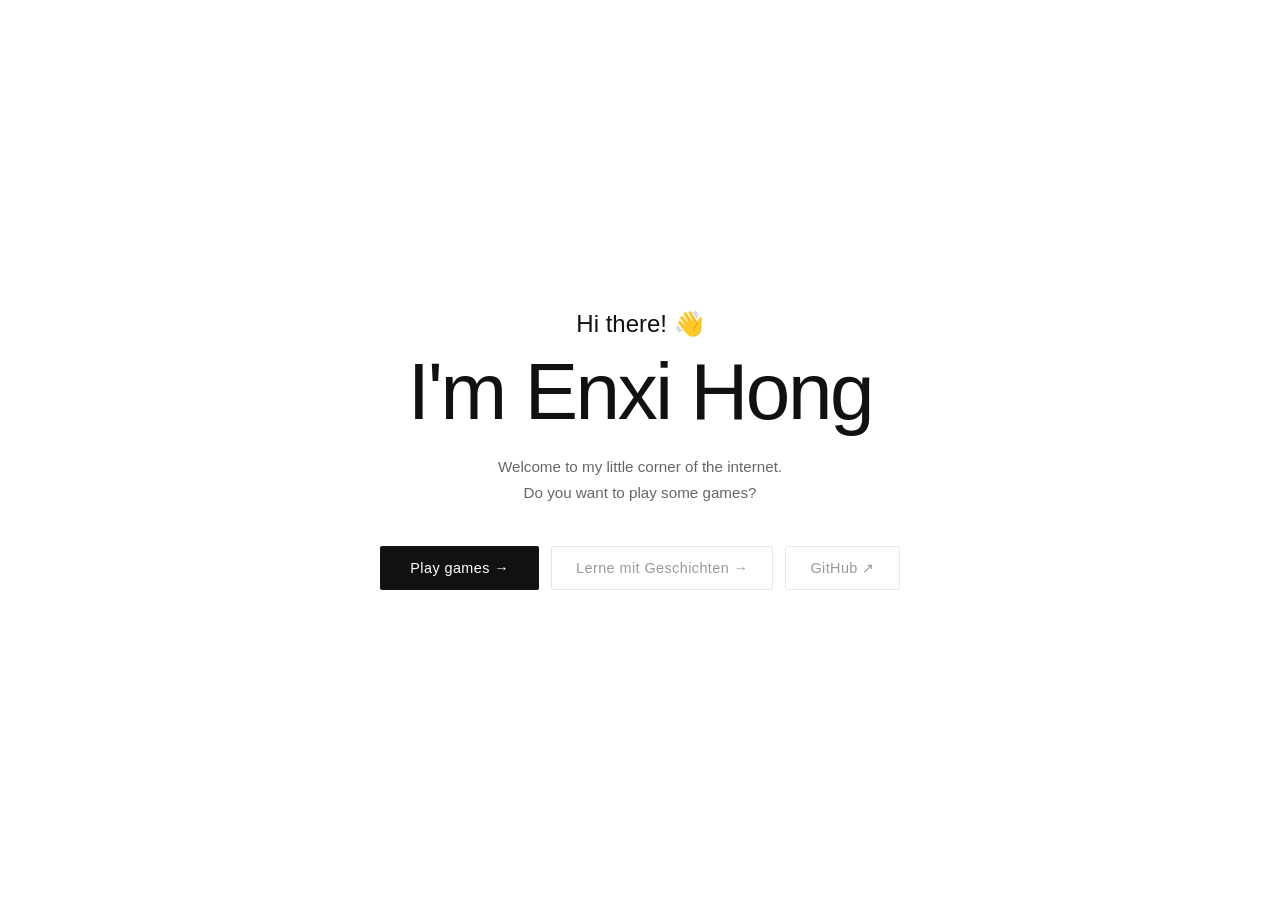
==== index.html @ 02a73d49 "Fix share button click handling and switch text to English - Guard overlay click handler against sha" ====
<!DOCTYPE html>
<html lang="en">
<head>
  <meta charset="UTF-8" />
  <meta name="viewport" content="width=device-width, initial-scale=1.0, user-scalable=no" />

  <!-- Primary SEO -->
  <title>Enxi Hong</title>
  <meta name="description" content="Hi, I'm Enxi Hong. Welcome to my little corner of the internet." />
  <meta name="author" content="Enxi Hong" />
  <link rel="canonical" href="https://enxihong.github.io/" />

  <!-- Open Graph (social sharing + Google preview) -->
  <meta property="og:type" content="website" />
  <meta property="og:url" content="https://enxihong.github.io/" />
  <meta property="og:title" content="Enxi Hong" />
  <meta property="og:description" content="Hi, I'm Enxi Hong. Welcome to my little corner of the internet." />

  <!-- Structured data: tells Google this is a person's page -->
  <script type="application/ld+json">
  {
    "@context": "https://schema.org",
    "@type": "Person",
    "name": "Enxi Hong",
    "url": "https://enxihong.github.io/",
    "sameAs": [
      "https://github.com/enxihong"
    ]
  }
  </script>

  <link rel="stylesheet" href="style.css" />
</head>
<body>

<div id="screen-start" class="screen">
  <p class="greeting">Hi there! 👋</p>
  <h1 id="name-title">I'm Enxi Hong</h1>
  <p class="tagline">
    Welcome to my little corner of the internet.<br>
    Do you want to play some games?
  </p>
  <div class="start-buttons">
    <button class="btn-primary" id="play-btn">Play games →</button>
    <a class="btn-secondary" href="fabel.html">Lerne mit Geschichten →</a>
    <a class="btn-secondary" href="https://github.com/enxihong" target="_blank" rel="noopener">GitHub ↗</a>
  </div>
</div>

<div id="screen-menu" class="screen hidden">
  <h2>choose a game</h2>
  <div class="cards">
    <div class="card" data-game="snake">
      <div class="card-title">Snake</div>
      <div class="card-desc">eat, grow<br>don't crash</div>
    </div>
    <div class="card" data-game="tetris">
      <div class="card-title">Tetris</div>
      <div class="card-desc">stack blocks<br>clear lines</div>
    </div>
    <div class="card" data-game="fishy">
      <div class="card-title">Fishy</div>
      <div class="card-desc">eat smaller fish<br>avoid bigger ones</div>
    </div>
    <div class="card" data-game="breakout">
      <div class="card-title">Breakout</div>
      <div class="card-desc">smash the bricks<br>catch the rewards</div>
    </div>
    <div class="card" data-game="draw">
      <div class="card-title">Draw</div>
      <div class="card-desc">paint something<br>share with friends</div>
    </div>
    <div class="card" data-game="pacman">
      <div class="card-title">Pac-Man</div>
      <div class="card-desc">eat dots<br>avoid ghosts</div>
    </div>
  </div>
</div>

<div id="screen-game" class="screen hidden">
  <div class="game-header">
    <button id="back-btn">← back</button>
    <div class="score-group">
      <div class="score-item">
        <span class="score-label">Score</span>
        <span class="score-value" id="score">0</span>
      </div>
      <div class="score-item" id="level-item">
        <span class="score-label">Level</span>
        <span class="score-value" id="level">1</span>
      </div>
      <div class="score-item">
        <span class="score-label">Best</span>
        <span class="score-value" id="best">0</span>
      </div>
    </div>
  </div>

  <div id="canvas-wrapper">
    <canvas id="canvas"></canvas>
    <div id="overlay">
      <h2 id="overlay-title"></h2>
      <p id="overlay-sub"></p>
      <button id="share-score-btn" class="hidden">Share score →</button>
    </div>
  </div>

  <div id="controls-snake" class="controls gone">
    <button id="sn-up"    style="grid-column:2;grid-row:1">↑</button>
    <button id="sn-left"  style="grid-column:1;grid-row:2">←</button>
    <button id="sn-down"  style="grid-column:2;grid-row:2">↓</button>
    <button id="sn-right" style="grid-column:3;grid-row:2">→</button>
  </div>
  <div id="controls-tetris" class="controls gone">
    <button id="tet-left"   style="grid-column:1;grid-row:1">←</button>
    <button id="tet-rotate" style="grid-column:2;grid-row:1">↺</button>
    <button id="tet-right"  style="grid-column:3;grid-row:1">→</button>
    <button id="tet-drop"   style="grid-column:2;grid-row:2">↓</button>
  </div>
  <div id="controls-pacman" class="controls gone">
    <button id="pm-up"    style="grid-column:2;grid-row:1">↑</button>
    <button id="pm-left"  style="grid-column:1;grid-row:2">←</button>
    <button id="pm-down"  style="grid-column:2;grid-row:2">↓</button>
    <button id="pm-right" style="grid-column:3;grid-row:2">→</button>
  </div>

  <!-- Draw toolbar -->
  <div id="draw-toolbar" class="gone">
    <div id="draw-colors"></div>
    <div id="draw-actions">
      <button class="draw-size" data-size="4"  title="Small"></button>
      <button class="draw-size" data-size="10" title="Medium"></button>
      <button class="draw-size" data-size="22" title="Large"></button>
      <button class="draw-size" data-size="40" title="XL"></button>
      <div class="draw-sep"></div>
      <button id="draw-eraser" title="Eraser">✕</button>
      <button id="draw-undo"   title="Undo">↩</button>
      <button id="draw-clear"  title="Clear">⬜</button>
      <button id="draw-share"  title="Save / Share">↑</button>
    </div>
  </div>
</div>

<script src="js/main.js"></script>
<script src="js/snake.js"></script>
<script src="js/tetris.js"></script>
<script src="js/fishy.js"></script>
<script src="js/breakout.js"></script>
<script src="js/draw.js"></script>
<script src="js/pacman.js"></script>
</body>
</html>
---- style.css ----
*, *::before, *::after { box-sizing: border-box; margin: 0; padding: 0; }
    html, body { height: 100%; overflow: hidden; }
    body {
      font-family: -apple-system, BlinkMacSystemFont, "Segoe UI", Helvetica, Arial, sans-serif;
      background: #fff;
      color: #111;
    }

    .screen {
      position: absolute;
      inset: 0;
      display: flex;
      flex-direction: column;
      align-items: center;
      justify-content: center;
      gap: 20px;
      transition: opacity 0.25s;
    }
    .screen.hidden { opacity: 0; pointer-events: none; }

    #screen-start {
      gap: 0;
    }
    #screen-start .greeting {
      font-size: 1.5rem;
      margin-bottom: 8px;
      animation: fadeUp 0.5s ease both;
    }
    #screen-start h1 {
      font-size: clamp(2.4rem, 7vw, 5rem);
      font-weight: 500;
      letter-spacing: -0.03em;
      margin-bottom: 16px;
      animation: fadeUp 0.5s 0.1s ease both;
    }
    #screen-start .tagline {
      font-size: 0.95rem;
      color: #666;
      line-height: 1.7;
      text-align: center;
      max-width: 320px;
      margin-bottom: 40px;
      animation: fadeUp 0.5s 0.2s ease both;
    }
    .start-buttons {
      display: flex;
      gap: 12px;
      flex-wrap: wrap;
      justify-content: center;
      animation: fadeUp 0.5s 0.3s ease both;
    }
    .btn-primary {
      background: #111;
      color: #fff;
      border: none;
      padding: 13px 30px;
      font: inherit;
      font-size: 0.9rem;
      letter-spacing: 0.03em;
      cursor: pointer;
      transition: opacity 0.2s;
      -webkit-tap-highlight-color: transparent;
      border-radius: 2px;
    }
    .btn-primary:hover { opacity: 0.75; }
    .btn-secondary {
      background: none;
      color: #999;
      border: 1.5px solid #e8e8e8;
      padding: 13px 24px;
      font: inherit;
      font-size: 0.9rem;
      letter-spacing: 0.03em;
      cursor: pointer;
      transition: border-color 0.2s, color 0.2s;
      text-decoration: none;
      display: inline-flex;
      align-items: center;
      -webkit-tap-highlight-color: transparent;
      border-radius: 2px;
    }
    .btn-secondary:hover { border-color: #bbb; color: #555; }

    @keyframes fadeUp {
      from { opacity: 0; transform: translateY(12px); }
      to   { opacity: 1; transform: translateY(0); }
    }

    .hint { font-size: 0.78rem; color: #bbb; letter-spacing: 0.08em; }

    #screen-menu h2 {
      font-size: 0.78rem;
      font-weight: 400;
      color: #bbb;
      letter-spacing: 0.12em;
      text-transform: lowercase;
    }
    .cards { display: flex; gap: 14px; flex-wrap: wrap; justify-content: center; }
    .card {
      width: 130px;
      padding: 22px 18px;
      border: 1.5px solid #111;
      cursor: pointer;
      user-select: none;
      transition: background 0.15s, color 0.15s;
      -webkit-tap-highlight-color: transparent;
    }
    .card:hover, .card:active { background: #111; color: #fff; }
    .card-title { font-size: 1.05rem; font-weight: 500; margin-bottom: 5px; }
    .card-desc { font-size: 0.72rem; color: #888; line-height: 1.5; }
    .card:hover .card-desc, .card:active .card-desc { color: #aaa; }

    #screen-game {
      justify-content: flex-start;
      padding-top: 10px;
      gap: 8px;
    }
    .game-header {
      display: flex;
      align-items: center;
      width: 100%;
      max-width: 900px;
      padding: 0 10px;
      min-height: 36px;
      flex-shrink: 0;
    }
    #back-btn {
      background: none; border: none;
      font: inherit; font-size: 0.8rem;
      color: #bbb; cursor: pointer;
      letter-spacing: 0.05em;
      transition: color 0.2s;
      padding: 4px 0;
      -webkit-tap-highlight-color: transparent;
    }
    #back-btn:hover { color: #111; }
    .score-group { display: flex; gap: 18px; margin-left: auto; }
    .score-item { display: flex; flex-direction: column; align-items: flex-end; gap: 1px; }
    .score-label { font-size: 0.58rem; color: #bbb; text-transform: uppercase; letter-spacing: 0.08em; }
    .score-value { font-size: 0.88rem; font-weight: 500; }

    #canvas-wrapper { position: relative; flex-shrink: 0; }
    canvas { display: block; border: 1.5px solid #111; touch-action: none; }
    #overlay {
      position: absolute; inset: 0;
      display: flex; flex-direction: column;
      align-items: center; justify-content: center;
      gap: 8px;
      background: rgba(255,255,255,0.93);
      cursor: pointer;
    }
    #overlay.hidden { display: none; }
    #overlay h2 { font-size: 1.25rem; font-weight: 500; }
    #overlay p { font-size: 0.78rem; color: #888; text-align: center; line-height: 1.6; }
    #share-score-btn {
      margin-top: 6px;
      background: #111; color: #fff;
      border: none; border-radius: 2px;
      padding: 8px 20px;
      font: inherit; font-size: 0.78rem;
      letter-spacing: 0.05em;
      cursor: pointer;
      transition: opacity 0.2s;
      -webkit-tap-highlight-color: transparent;
    }
    #share-score-btn:hover { opacity: 0.75; }
    #share-score-btn.hidden { display: none; }

    .controls { display: grid; gap: 6px; }
    .controls.gone { display: none; }
    .controls button {
      background: #111; color: #fff;
      border: none; border-radius: 6px;
      width: 46px; height: 46px;
      font-size: 1.05rem;
      display: flex; align-items: center; justify-content: center;
      cursor: pointer;
      -webkit-tap-highlight-color: transparent;
      touch-action: manipulation;
    }
    .controls button:active { background: #444; }
    #controls-snake {
      grid-template-columns: repeat(3, 46px);
      grid-template-rows: repeat(2, 46px);
    }
    #controls-tetris {
      grid-template-columns: repeat(3, 46px);
      grid-template-rows: repeat(2, 46px);
    }
    @media (pointer: fine) { .controls { display: none !important; } }

    /* === Draw toolbar === */
    #draw-toolbar {
      display: flex;
      flex-direction: column;
      gap: 8px;
      width: 100%;
      max-width: 900px;
      padding: 0 8px;
      flex-shrink: 0;
    }
    #draw-toolbar.gone { display: none; }
    #draw-colors {
      display: flex;
      gap: 6px;
      flex-wrap: wrap;
      justify-content: center;
    }
    .draw-swatch {
      width: 28px; height: 28px;
      border-radius: 50%;
      border: 2px solid transparent;
      cursor: pointer;
      transition: transform 0.1s, border-color 0.1s;
      -webkit-tap-highlight-color: transparent;
      flex-shrink: 0;
    }
    .draw-swatch:hover { transform: scale(1.15); }
    .draw-swatch.active { border-color: #111; transform: scale(1.15); }
    .draw-swatch[data-color="#ffffff"] { border-color: #ddd; }
    .draw-swatch[data-color="#ffffff"].active { border-color: #111; }
    #draw-actions {
      display: flex;
      gap: 6px;
      align-items: center;
      justify-content: center;
      flex-wrap: wrap;
    }
    .draw-size {
      border-radius: 50%;
      background: #111;
      border: 2px solid transparent;
      cursor: pointer;
      transition: border-color 0.1s;
      -webkit-tap-highlight-color: transparent;
      flex-shrink: 0;
    }
    .draw-size.active { border-color: #1e88e5; }
    .draw-size[data-size="4"]  { width: 14px; height: 14px; }
    .draw-size[data-size="10"] { width: 20px; height: 20px; }
    .draw-size[data-size="22"] { width: 28px; height: 28px; }
    .draw-size[data-size="40"] { width: 36px; height: 36px; }
    .draw-sep { width: 1px; height: 28px; background: #eee; margin: 0 2px; }
    #draw-actions button:not(.draw-size) {
      background: #f5f5f5;
      border: 1.5px solid #e0e0e0;
      border-radius: 6px;
      width: 36px; height: 36px;
      font-size: 1rem;
      cursor: pointer;
      display: flex; align-items: center; justify-content: center;
      -webkit-tap-highlight-color: transparent;
      transition: background 0.15s;
    }
    #draw-actions button:not(.draw-size):hover { background: #ebebeb; }
    #draw-actions button:not(.draw-size):active { background: #ddd; }
    #draw-eraser.active { background: #111; color: #fff; border-color: #111; }
    #draw-share { background: #111 !important; color: #fff; border-color: #111 !important; }
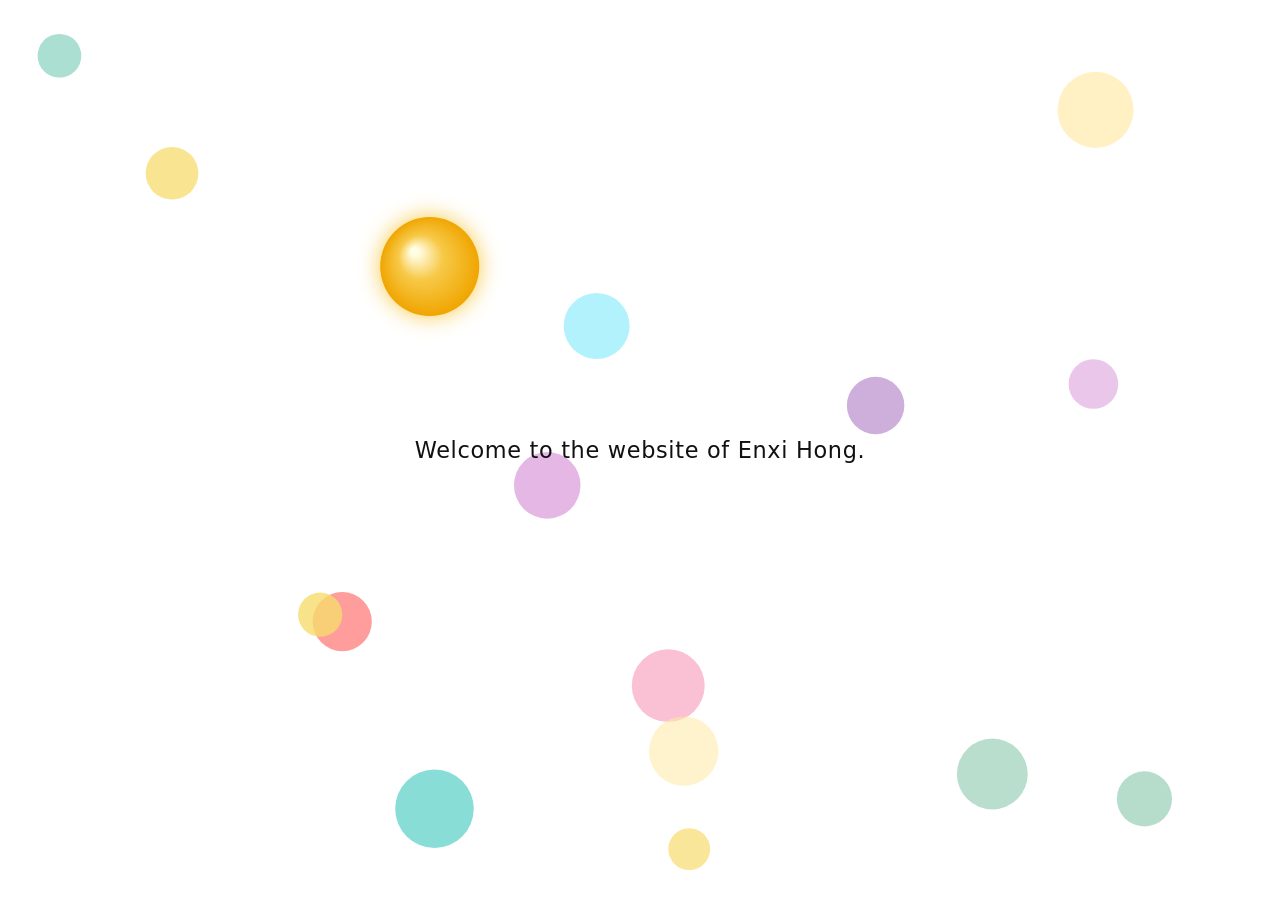
==== commit 69cfa33c: "Add Easter egg decoy landing page with bouncing bubbles New index.html: animated canvas with colorfu" ====
--- a/index.html
+++ b/index.html
@@ -3,150 +3,134 @@
 <head>
   <meta charset="UTF-8" />
   <meta name="viewport" content="width=device-width, initial-scale=1.0, user-scalable=no" />
-
-  <!-- Primary SEO -->
   <title>Enxi Hong</title>
-  <meta name="description" content="Hi, I'm Enxi Hong. Welcome to my little corner of the internet." />
-  <meta name="author" content="Enxi Hong" />
-  <link rel="canonical" href="https://enxihong.github.io/" />
-
-  <!-- Open Graph (social sharing + Google preview) -->
-  <meta property="og:type" content="website" />
-  <meta property="og:url" content="https://enxihong.github.io/" />
-  <meta property="og:title" content="Enxi Hong" />
-  <meta property="og:description" content="Hi, I'm Enxi Hong. Welcome to my little corner of the internet." />
-
-  <!-- Structured data: tells Google this is a person's page -->
-  <script type="application/ld+json">
-  {
-    "@context": "https://schema.org",
-    "@type": "Person",
-    "name": "Enxi Hong",
-    "url": "https://enxihong.github.io/",
-    "sameAs": [
-      "https://github.com/enxihong"
-    ]
-  }
-  </script>
-
-  <link rel="stylesheet" href="style.css" />
+  <style>
+    * { margin: 0; padding: 0; box-sizing: border-box; }
+    body { background: #fff; overflow: hidden; font-family: system-ui, -apple-system, "Helvetica Neue", Arial, sans-serif; }
+    canvas { position: fixed; top: 0; left: 0; width: 100%; height: 100%; }
+    .center-text {
+      position: fixed;
+      top: 50%;
+      left: 50%;
+      transform: translate(-50%, -50%);
+      font-size: clamp(1rem, 3vw, 1.4rem);
+      color: #111;
+      letter-spacing: 0.03em;
+      pointer-events: none;
+      user-select: none;
+      text-align: center;
+    }
+  </style>
 </head>
 <body>
+  <canvas id="c"></canvas>
+  <p class="center-text">Welcome to the website of Enxi Hong.</p>
 
-<div id="screen-start" class="screen">
-  <p class="greeting">Hi there! 👋</p>
-  <h1 id="name-title">I'm Enxi Hong</h1>
-  <p class="tagline">
-    Welcome to my little corner of the internet.<br>
-    Do you want to play some games?
-  </p>
-  <div class="start-buttons">
-    <button class="btn-primary" id="play-btn">Play games →</button>
-    <a class="btn-secondary" href="fabel.html">Lerne mit Geschichten →</a>
-    <a class="btn-secondary" href="https://github.com/enxihong" target="_blank" rel="noopener">GitHub ↗</a>
-  </div>
-</div>
+  <script>
+    const canvas = document.getElementById('c');
+    const ctx = canvas.getContext('2d');
 
-<div id="screen-menu" class="screen hidden">
-  <h2>choose a game</h2>
-  <div class="cards">
-    <div class="card" data-game="snake">
-      <div class="card-title">Snake</div>
-      <div class="card-desc">eat, grow<br>don't crash</div>
-    </div>
-    <div class="card" data-game="tetris">
-      <div class="card-title">Tetris</div>
-      <div class="card-desc">stack blocks<br>clear lines</div>
-    </div>
-    <div class="card" data-game="fishy">
-      <div class="card-title">Fishy</div>
-      <div class="card-desc">eat smaller fish<br>avoid bigger ones</div>
-    </div>
-    <div class="card" data-game="breakout">
-      <div class="card-title">Breakout</div>
-      <div class="card-desc">smash the bricks<br>catch the rewards</div>
-    </div>
-    <div class="card" data-game="draw">
-      <div class="card-title">Draw</div>
-      <div class="card-desc">paint something<br>share with friends</div>
-    </div>
-    <div class="card" data-game="pacman">
-      <div class="card-title">Pac-Man</div>
-      <div class="card-desc">eat dots<br>avoid ghosts</div>
-    </div>
-  </div>
-</div>
+    const COLORS = [
+      '#FF6B6B','#4ECDC4','#45B7D1','#96CEB4',
+      '#FFEAA7','#DDA0DD','#98D8C8','#F7DC6F',
+      '#BB8FCE','#85C1E9','#F8A5C2','#78E8FA'
+    ];
 
-<div id="screen-game" class="screen hidden">
-  <div class="game-header">
-    <button id="back-btn">← back</button>
-    <div class="score-group">
-      <div class="score-item">
-        <span class="score-label">Score</span>
-        <span class="score-value" id="score">0</span>
-      </div>
-      <div class="score-item" id="level-item">
-        <span class="score-label">Level</span>
-        <span class="score-value" id="level">1</span>
-      </div>
-      <div class="score-item">
-        <span class="score-label">Best</span>
-        <span class="score-value" id="best">0</span>
-      </div>
-    </div>
-  </div>
+    let W, H;
+    function resize() {
+      W = canvas.width  = window.innerWidth;
+      H = canvas.height = window.innerHeight;
+    }
+    resize();
+    window.addEventListener('resize', resize);
 
-  <div id="canvas-wrapper">
-    <canvas id="canvas"></canvas>
-    <div id="overlay">
-      <h2 id="overlay-title"></h2>
-      <p id="overlay-sub"></p>
-      <button id="share-score-btn" class="hidden">Share score →</button>
-    </div>
-  </div>
+    function rand(a, b) { return a + Math.random() * (b - a); }
 
-  <div id="controls-snake" class="controls gone">
-    <button id="sn-up"    style="grid-column:2;grid-row:1">↑</button>
-    <button id="sn-left"  style="grid-column:1;grid-row:2">←</button>
-    <button id="sn-down"  style="grid-column:2;grid-row:2">↓</button>
-    <button id="sn-right" style="grid-column:3;grid-row:2">→</button>
-  </div>
-  <div id="controls-tetris" class="controls gone">
-    <button id="tet-left"   style="grid-column:1;grid-row:1">←</button>
-    <button id="tet-rotate" style="grid-column:2;grid-row:1">↺</button>
-    <button id="tet-right"  style="grid-column:3;grid-row:1">→</button>
-    <button id="tet-drop"   style="grid-column:2;grid-row:2">↓</button>
-  </div>
-  <div id="controls-pacman" class="controls gone">
-    <button id="pm-up"    style="grid-column:2;grid-row:1">↑</button>
-    <button id="pm-left"  style="grid-column:1;grid-row:2">←</button>
-    <button id="pm-down"  style="grid-column:2;grid-row:2">↓</button>
-    <button id="pm-right" style="grid-column:3;grid-row:2">→</button>
-  </div>
+    class Bubble {
+      constructor(special) {
+        this.special = !!special;
+        this.r  = this.special ? 52 : rand(18, 40);
+        this.x  = rand(this.r, W - this.r);
+        this.y  = rand(this.r, H - this.r);
+        const spd   = this.special ? rand(1.0, 1.8) : rand(1.5, 3.2);
+        const angle = Math.random() * Math.PI * 2;
+        this.vx = Math.cos(angle) * spd;
+        this.vy = Math.sin(angle) * spd;
+        this.color = COLORS[Math.floor(Math.random() * COLORS.length)];
+        this.alpha = rand(0.55, 0.85);
+        this.phase = Math.random() * Math.PI * 2;
+      }
 
-  <!-- Draw toolbar -->
-  <div id="draw-toolbar" class="gone">
-    <div id="draw-colors"></div>
-    <div id="draw-actions">
-      <button class="draw-size" data-size="4"  title="Small"></button>
-      <button class="draw-size" data-size="10" title="Medium"></button>
-      <button class="draw-size" data-size="22" title="Large"></button>
-      <button class="draw-size" data-size="40" title="XL"></button>
-      <div class="draw-sep"></div>
-      <button id="draw-eraser" title="Eraser">✕</button>
-      <button id="draw-undo"   title="Undo">↩</button>
-      <button id="draw-clear"  title="Clear">⬜</button>
-      <button id="draw-share"  title="Save / Share">↑</button>
-    </div>
-  </div>
-</div>
+      update() {
+        this.x += this.vx;
+        this.y += this.vy;
+        if (this.x - this.r < 0)  this.vx =  Math.abs(this.vx);
+        if (this.x + this.r > W)  this.vx = -Math.abs(this.vx);
+        if (this.y - this.r < 0)  this.vy =  Math.abs(this.vy);
+        if (this.y + this.r > H)  this.vy = -Math.abs(this.vy);
+        if (this.special) this.phase += 0.04;
+      }
 
-<script src="js/main.js"></script>
-<script src="js/snake.js"></script>
-<script src="js/tetris.js"></script>
-<script src="js/fishy.js"></script>
-<script src="js/breakout.js"></script>
-<script src="js/draw.js"></script>
-<script src="js/pacman.js"></script>
+      currentR() {
+        return this.special ? this.r + Math.sin(this.phase) * 3 : this.r;
+      }
+
+      draw() {
+        const r = this.currentR();
+        ctx.save();
+        if (this.special) {
+          ctx.shadowColor = '#f7c948';
+          ctx.shadowBlur  = 22;
+          const g = ctx.createRadialGradient(
+            this.x - r * 0.3, this.y - r * 0.3, r * 0.08,
+            this.x, this.y, r
+          );
+          g.addColorStop(0,   '#fffde4');
+          g.addColorStop(0.4, '#f7c948');
+          g.addColorStop(1,   '#f0a500');
+          ctx.fillStyle = g;
+        } else {
+          ctx.globalAlpha = this.alpha;
+          ctx.fillStyle   = this.color;
+        }
+        ctx.beginPath();
+        ctx.arc(this.x, this.y, r, 0, Math.PI * 2);
+        ctx.fill();
+        ctx.restore();
+      }
+
+      hit(px, py) {
+        const r  = this.currentR();
+        const dx = px - this.x, dy = py - this.y;
+        return dx * dx + dy * dy <= r * r;
+      }
+    }
+
+    const bubbles = [];
+    for (let i = 0; i < 15; i++) bubbles.push(new Bubble(false));
+    const golden = new Bubble(true);
+    bubbles.push(golden);
+
+    (function loop() {
+      ctx.clearRect(0, 0, W, H);
+      for (const b of bubbles) { b.update(); b.draw(); }
+      requestAnimationFrame(loop);
+    })();
+
+    function handleTap(px, py) {
+      if (golden.hit(px, py)) window.location.href = 'home.html';
+    }
+
+    canvas.addEventListener('click', e => handleTap(e.clientX, e.clientY));
+    canvas.addEventListener('touchend', e => {
+      e.preventDefault();
+      const t = e.changedTouches[0];
+      handleTap(t.clientX, t.clientY);
+    }, { passive: false });
+
+    canvas.addEventListener('mousemove', e => {
+      canvas.style.cursor = golden.hit(e.clientX, e.clientY) ? 'pointer' : 'default';
+    });
+  </script>
 </body>
 </html>
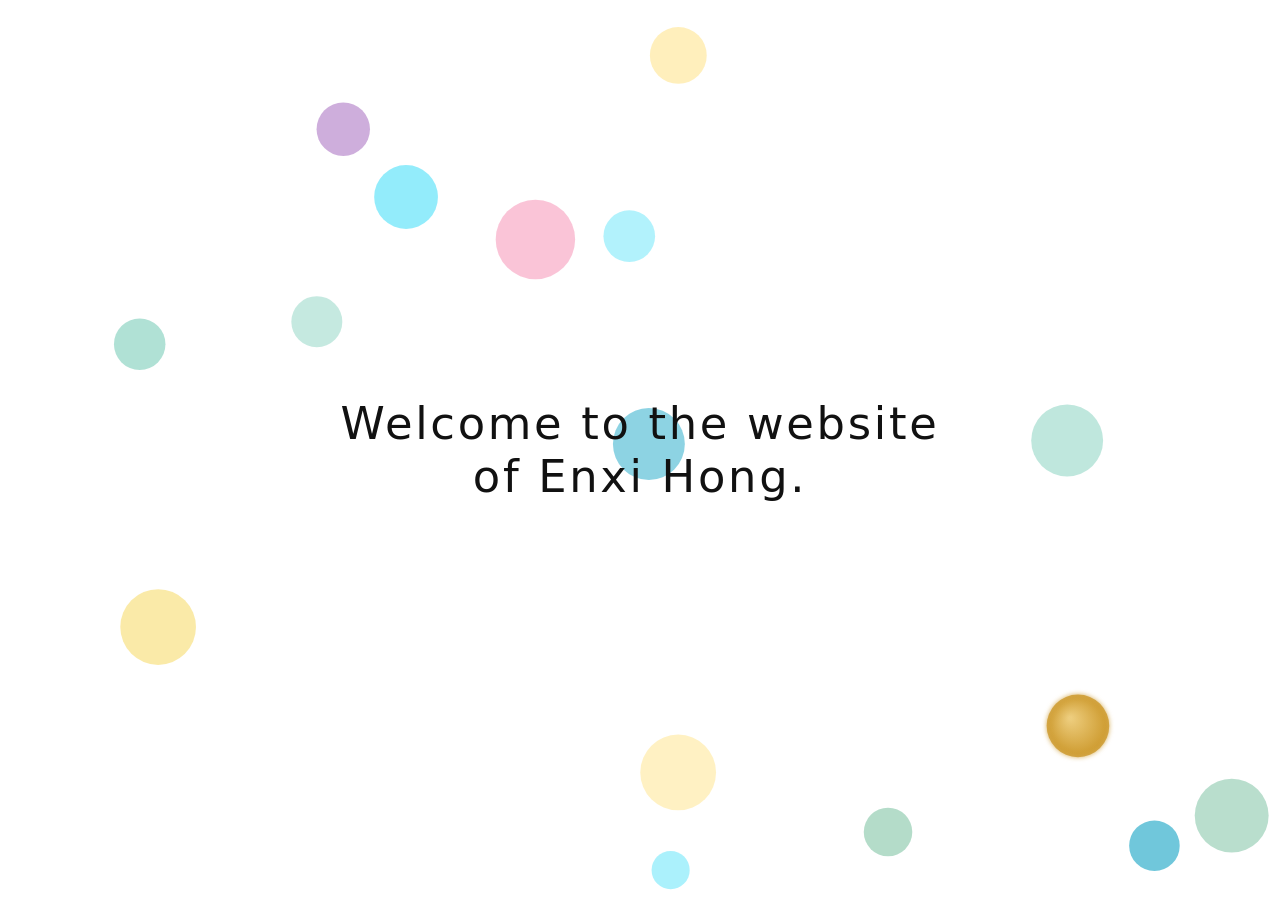
==== commit 9af42008: "Tweak landing page: bigger text, subtler golden bubble" ====
--- a/index.html
+++ b/index.html
@@ -13,13 +13,16 @@
       top: 50%;
       left: 50%;
       transform: translate(-50%, -50%);
-      font-size: clamp(1rem, 3vw, 1.4rem);
+      font-size: clamp(1.6rem, 4.5vw, 2.8rem);
+      font-weight: 300;
       color: #111;
-      letter-spacing: 0.03em;
+      letter-spacing: 0.06em;
       pointer-events: none;
       user-select: none;
       text-align: center;
+      animation: fadein 1.2s ease;
     }
+    @keyframes fadein { from { opacity: 0; } to { opacity: 1; } }
   </style>
 </head>
 <body>
@@ -49,7 +52,7 @@
     class Bubble {
       constructor(special) {
         this.special = !!special;
-        this.r  = this.special ? 52 : rand(18, 40);
+        this.r  = this.special ? 34 : rand(18, 40);
         this.x  = rand(this.r, W - this.r);
         this.y  = rand(this.r, H - this.r);
         const spd   = this.special ? rand(1.0, 1.8) : rand(1.5, 3.2);
@@ -79,15 +82,15 @@
         const r = this.currentR();
         ctx.save();
         if (this.special) {
-          ctx.shadowColor = '#f7c948';
-          ctx.shadowBlur  = 22;
+          ctx.globalAlpha = 0.72;
+          ctx.shadowColor = '#c8901a';
+          ctx.shadowBlur  = 5;
           const g = ctx.createRadialGradient(
-            this.x - r * 0.3, this.y - r * 0.3, r * 0.08,
+            this.x - r * 0.25, this.y - r * 0.25, r * 0.05,
             this.x, this.y, r
           );
-          g.addColorStop(0,   '#fffde4');
-          g.addColorStop(0.4, '#f7c948');
-          g.addColorStop(1,   '#f0a500');
+          g.addColorStop(0,   '#f5d88a');
+          g.addColorStop(1,   '#c8901a');
           ctx.fillStyle = g;
         } else {
           ctx.globalAlpha = this.alpha;
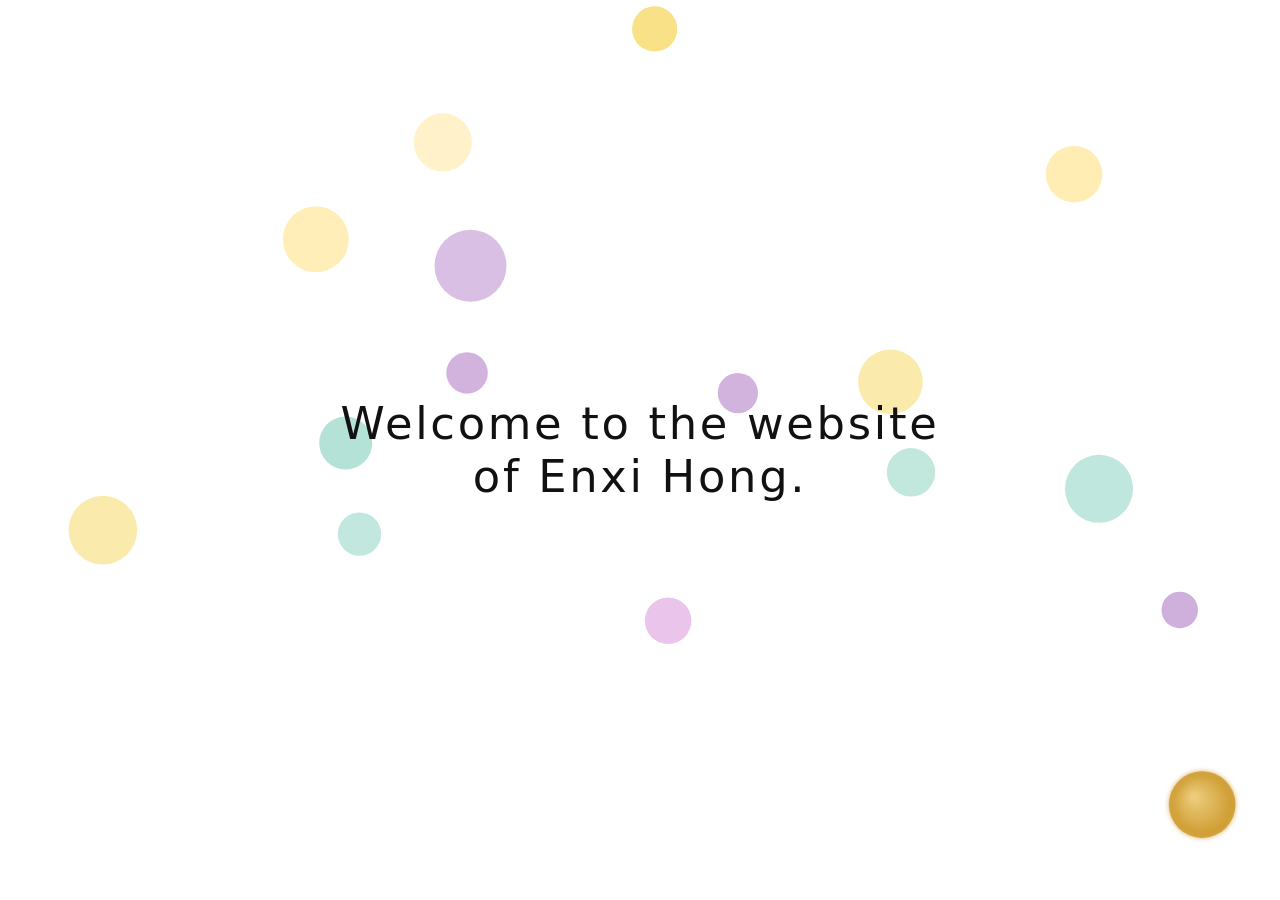
==== commit 1140dfe2: "Add bubble pop animation with particles on click" ====
--- a/index.html
+++ b/index.html
@@ -49,6 +49,34 @@
 
     function rand(a, b) { return a + Math.random() * (b - a); }
 
+    class Particle {
+      constructor(x, y, color) {
+        this.x = x; this.y = y; this.color = color;
+        const spd = rand(2.5, 6);
+        const angle = Math.random() * Math.PI * 2;
+        this.vx = Math.cos(angle) * spd;
+        this.vy = Math.sin(angle) * spd;
+        this.r = rand(3, 7);
+        this.alpha = 0.9;
+      }
+      update() {
+        this.x += this.vx;
+        this.y += this.vy;
+        this.vy += 0.18;
+        this.alpha -= 0.045;
+      }
+      draw() {
+        if (this.alpha <= 0) return;
+        ctx.save();
+        ctx.globalAlpha = this.alpha;
+        ctx.fillStyle = this.color;
+        ctx.beginPath();
+        ctx.arc(this.x, this.y, this.r, 0, Math.PI * 2);
+        ctx.fill();
+        ctx.restore();
+      }
+    }
+
     class Bubble {
       constructor(special) {
         this.special = !!special;
@@ -62,9 +90,16 @@
         this.color = COLORS[Math.floor(Math.random() * COLORS.length)];
         this.alpha = rand(0.55, 0.85);
         this.phase = Math.random() * Math.PI * 2;
+        this.popT  = 0;
+        this.dead  = false;
       }
 
       update() {
+        if (this.popT > 0) {
+          this.popT += 0.07;
+          if (this.popT >= 1) this.dead = true;
+          return;
+        }
         this.x += this.vx;
         this.y += this.vy;
         if (this.x - this.r < 0)  this.vx =  Math.abs(this.vx);
@@ -79,36 +114,53 @@
       }
 
       draw() {
-        const r = this.currentR();
         ctx.save();
-        if (this.special) {
+        if (this.popT > 0) {
+          ctx.globalAlpha = this.alpha * (1 - this.popT);
+          ctx.fillStyle = this.color;
+          ctx.beginPath();
+          ctx.arc(this.x, this.y, this.r * (1 + this.popT * 0.8), 0, Math.PI * 2);
+          ctx.fill();
+        } else if (this.special) {
           ctx.globalAlpha = 0.72;
           ctx.shadowColor = '#c8901a';
           ctx.shadowBlur  = 5;
+          const r = this.currentR();
           const g = ctx.createRadialGradient(
             this.x - r * 0.25, this.y - r * 0.25, r * 0.05,
             this.x, this.y, r
           );
-          g.addColorStop(0,   '#f5d88a');
-          g.addColorStop(1,   '#c8901a');
+          g.addColorStop(0, '#f5d88a');
+          g.addColorStop(1, '#c8901a');
           ctx.fillStyle = g;
+          ctx.beginPath();
+          ctx.arc(this.x, this.y, r, 0, Math.PI * 2);
+          ctx.fill();
         } else {
           ctx.globalAlpha = this.alpha;
           ctx.fillStyle   = this.color;
+          ctx.beginPath();
+          ctx.arc(this.x, this.y, this.r, 0, Math.PI * 2);
+          ctx.fill();
         }
-        ctx.beginPath();
-        ctx.arc(this.x, this.y, r, 0, Math.PI * 2);
-        ctx.fill();
         ctx.restore();
       }
 
       hit(px, py) {
+        if (this.popT > 0) return false;
         const r  = this.currentR();
         const dx = px - this.x, dy = py - this.y;
         return dx * dx + dy * dy <= r * r;
       }
-    }
-
+
+      pop() {
+        this.popT = 0.01;
+        const count = Math.floor(rand(5, 8));
+        for (let i = 0; i < count; i++) particles.push(new Particle(this.x, this.y, this.color));
+      }
+    }
+
+    const particles = [];
     const bubbles = [];
     for (let i = 0; i < 15; i++) bubbles.push(new Bubble(false));
     const golden = new Bubble(true);
@@ -116,12 +168,31 @@
 
     (function loop() {
       ctx.clearRect(0, 0, W, H);
-      for (const b of bubbles) { b.update(); b.draw(); }
+
+      for (let i = particles.length - 1; i >= 0; i--) {
+        particles[i].update();
+        particles[i].draw();
+        if (particles[i].alpha <= 0) particles.splice(i, 1);
+      }
+
+      for (let i = bubbles.length - 1; i >= 0; i--) {
+        bubbles[i].update();
+        bubbles[i].draw();
+        if (bubbles[i].dead) {
+          bubbles.splice(i, 1);
+          bubbles.unshift(new Bubble(false));
+        }
+      }
+
       requestAnimationFrame(loop);
     })();
 
     function handleTap(px, py) {
-      if (golden.hit(px, py)) window.location.href = 'home.html';
+      if (golden.hit(px, py)) { window.location.href = 'home.html'; return; }
+      for (let i = bubbles.length - 1; i >= 0; i--) {
+        const b = bubbles[i];
+        if (!b.special && b.hit(px, py)) { b.pop(); break; }
+      }
     }
 
     canvas.addEventListener('click', e => handleTap(e.clientX, e.clientY));
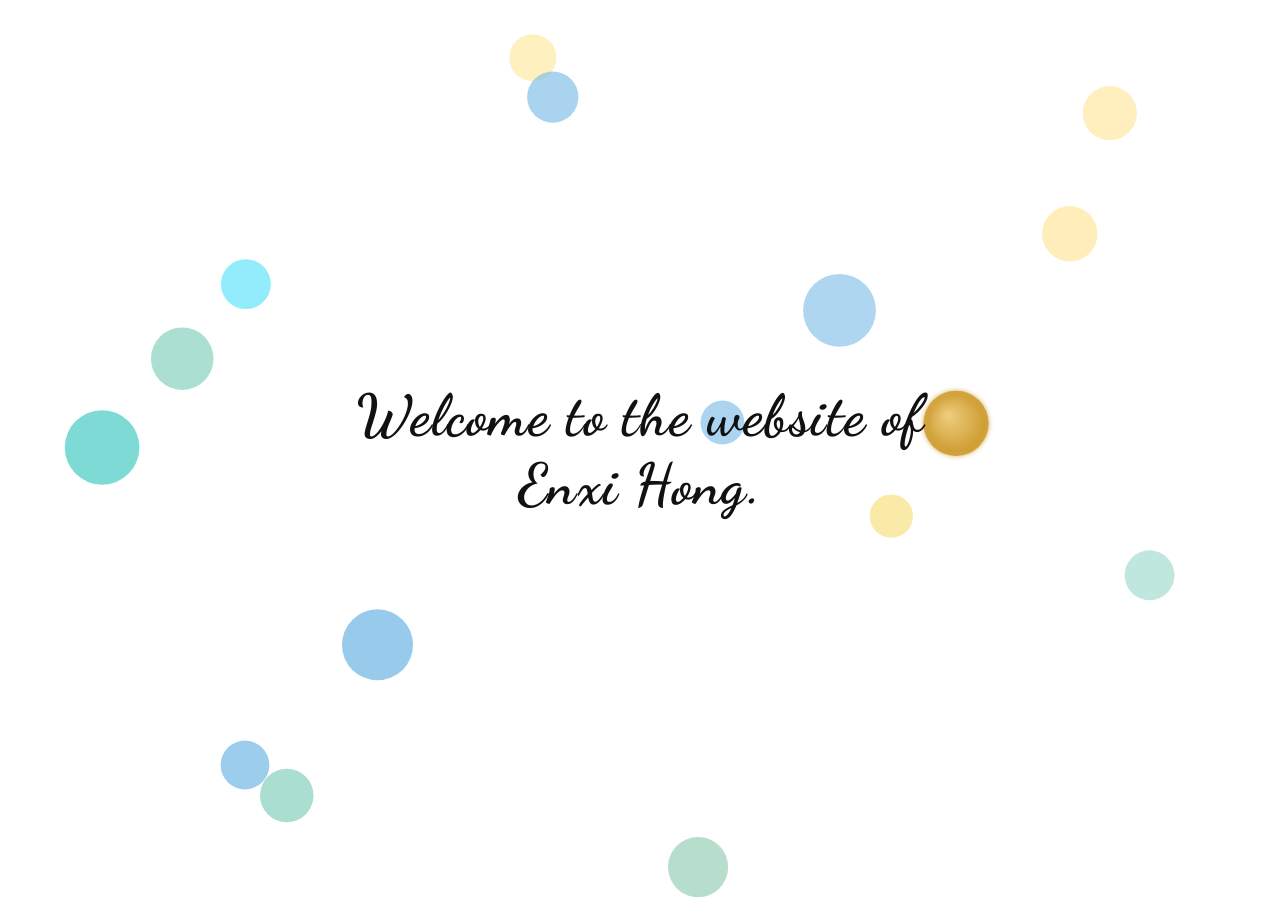
==== commit 01b12ea7: "Use Dancing Script handwritten font for landing page title" ====
--- a/index.html
+++ b/index.html
@@ -4,6 +4,9 @@
   <meta charset="UTF-8" />
   <meta name="viewport" content="width=device-width, initial-scale=1.0, user-scalable=no" />
   <title>Enxi Hong</title>
+  <link rel="preconnect" href="https://fonts.googleapis.com" />
+  <link rel="preconnect" href="https://fonts.gstatic.com" crossorigin />
+  <link href="https://fonts.googleapis.com/css2?family=Dancing+Script:wght@700&display=swap" rel="stylesheet" />
   <style>
     * { margin: 0; padding: 0; box-sizing: border-box; }
     body { background: #fff; overflow: hidden; font-family: system-ui, -apple-system, "Helvetica Neue", Arial, sans-serif; }
@@ -13,10 +16,11 @@
       top: 50%;
       left: 50%;
       transform: translate(-50%, -50%);
-      font-size: clamp(1.6rem, 4.5vw, 2.8rem);
-      font-weight: 300;
+      font-family: 'Dancing Script', cursive;
+      font-size: clamp(2rem, 5.5vw, 3.6rem);
+      font-weight: 700;
       color: #111;
-      letter-spacing: 0.06em;
+      letter-spacing: 0.02em;
       pointer-events: none;
       user-select: none;
       text-align: center;
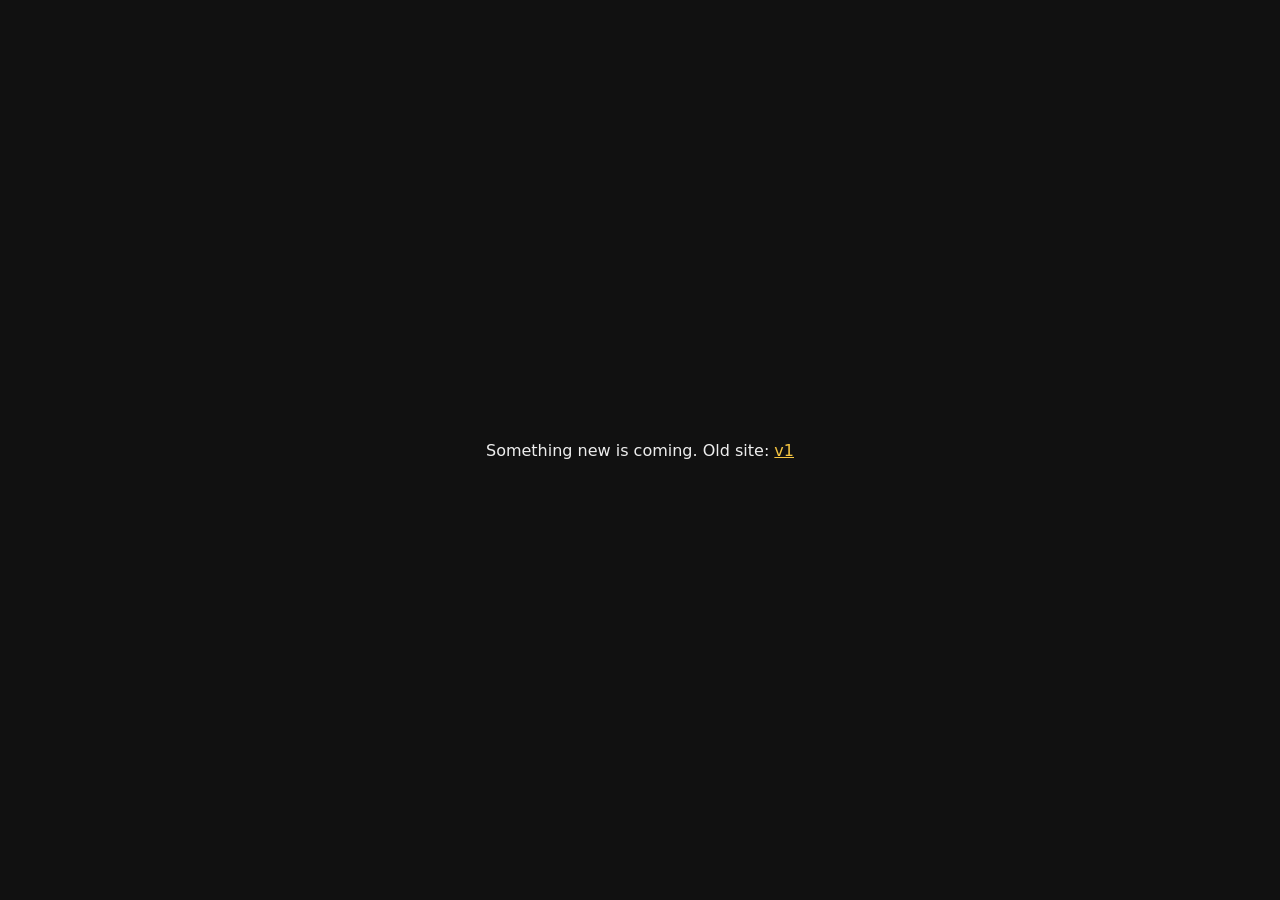
==== commit 9d56af94: "Archive old site into v1/ and add placeholder root page Co-Authored-By: Claude Opus 5.5 <noreply@ant" ====
--- a/index.html
+++ b/index.html
@@ -1,214 +1,15 @@
 <!DOCTYPE html>
 <html lang="en">
 <head>
-  <meta charset="UTF-8" />
-  <meta name="viewport" content="width=device-width, initial-scale=1.0, user-scalable=no" />
-  <title>Enxi Hong</title>
-  <link rel="preconnect" href="https://fonts.googleapis.com" />
-  <link rel="preconnect" href="https://fonts.gstatic.com" crossorigin />
-  <link href="https://fonts.googleapis.com/css2?family=Dancing+Script:wght@700&display=swap" rel="stylesheet" />
-  <style>
-    * { margin: 0; padding: 0; box-sizing: border-box; }
-    body { background: #fff; overflow: hidden; font-family: system-ui, -apple-system, "Helvetica Neue", Arial, sans-serif; }
-    canvas { position: fixed; top: 0; left: 0; width: 100%; height: 100%; }
-    .center-text {
-      position: fixed;
-      top: 50%;
-      left: 50%;
-      transform: translate(-50%, -50%);
-      font-family: 'Dancing Script', cursive;
-      font-size: clamp(2rem, 5.5vw, 3.6rem);
-      font-weight: 700;
-      color: #111;
-      letter-spacing: 0.02em;
-      pointer-events: none;
-      user-select: none;
-      text-align: center;
-      animation: fadein 1.2s ease;
-    }
-    @keyframes fadein { from { opacity: 0; } to { opacity: 1; } }
-  </style>
+<meta charset="UTF-8">
+<meta name="viewport" content="width=device-width, initial-scale=1.0">
+<title>Enxi Hong</title>
+<style>
+  body { margin: 0; min-height: 100vh; display: grid; place-items: center; font-family: system-ui, sans-serif; background: #111; color: #eee; }
+  a { color: #f5c542; }
+</style>
 </head>
 <body>
-  <canvas id="c"></canvas>
-  <p class="center-text">Welcome to the website of Enxi Hong.</p>
-
-  <script>
-    const canvas = document.getElementById('c');
-    const ctx = canvas.getContext('2d');
-
-    const COLORS = [
-      '#FF6B6B','#4ECDC4','#45B7D1','#96CEB4',
-      '#FFEAA7','#DDA0DD','#98D8C8','#F7DC6F',
-      '#BB8FCE','#85C1E9','#F8A5C2','#78E8FA'
-    ];
-
-    let W, H;
-    function resize() {
-      W = canvas.width  = window.innerWidth;
-      H = canvas.height = window.innerHeight;
-    }
-    resize();
-    window.addEventListener('resize', resize);
-
-    function rand(a, b) { return a + Math.random() * (b - a); }
-
-    class Particle {
-      constructor(x, y, color) {
-        this.x = x; this.y = y; this.color = color;
-        const spd = rand(2.5, 6);
-        const angle = Math.random() * Math.PI * 2;
-        this.vx = Math.cos(angle) * spd;
-        this.vy = Math.sin(angle) * spd;
-        this.r = rand(3, 7);
-        this.alpha = 0.9;
-      }
-      update() {
-        this.x += this.vx;
-        this.y += this.vy;
-        this.vy += 0.18;
-        this.alpha -= 0.045;
-      }
-      draw() {
-        if (this.alpha <= 0) return;
-        ctx.save();
-        ctx.globalAlpha = this.alpha;
-        ctx.fillStyle = this.color;
-        ctx.beginPath();
-        ctx.arc(this.x, this.y, this.r, 0, Math.PI * 2);
-        ctx.fill();
-        ctx.restore();
-      }
-    }
-
-    class Bubble {
-      constructor(special) {
-        this.special = !!special;
-        this.r  = this.special ? 34 : rand(18, 40);
-        this.x  = rand(this.r, W - this.r);
-        this.y  = rand(this.r, H - this.r);
-        const spd   = this.special ? rand(1.0, 1.8) : rand(1.5, 3.2);
-        const angle = Math.random() * Math.PI * 2;
-        this.vx = Math.cos(angle) * spd;
-        this.vy = Math.sin(angle) * spd;
-        this.color = COLORS[Math.floor(Math.random() * COLORS.length)];
-        this.alpha = rand(0.55, 0.85);
-        this.phase = Math.random() * Math.PI * 2;
-        this.popT  = 0;
-        this.dead  = false;
-      }
-
-      update() {
-        if (this.popT > 0) {
-          this.popT += 0.07;
-          if (this.popT >= 1) this.dead = true;
-          return;
-        }
-        this.x += this.vx;
-        this.y += this.vy;
-        if (this.x - this.r < 0)  this.vx =  Math.abs(this.vx);
-        if (this.x + this.r > W)  this.vx = -Math.abs(this.vx);
-        if (this.y - this.r < 0)  this.vy =  Math.abs(this.vy);
-        if (this.y + this.r > H)  this.vy = -Math.abs(this.vy);
-        if (this.special) this.phase += 0.04;
-      }
-
-      currentR() {
-        return this.special ? this.r + Math.sin(this.phase) * 3 : this.r;
-      }
-
-      draw() {
-        ctx.save();
-        if (this.popT > 0) {
-          ctx.globalAlpha = this.alpha * (1 - this.popT);
-          ctx.fillStyle = this.color;
-          ctx.beginPath();
-          ctx.arc(this.x, this.y, this.r * (1 + this.popT * 0.8), 0, Math.PI * 2);
-          ctx.fill();
-        } else if (this.special) {
-          ctx.globalAlpha = 0.72;
-          ctx.shadowColor = '#c8901a';
-          ctx.shadowBlur  = 5;
-          const r = this.currentR();
-          const g = ctx.createRadialGradient(
-            this.x - r * 0.25, this.y - r * 0.25, r * 0.05,
-            this.x, this.y, r
-          );
-          g.addColorStop(0, '#f5d88a');
-          g.addColorStop(1, '#c8901a');
-          ctx.fillStyle = g;
-          ctx.beginPath();
-          ctx.arc(this.x, this.y, r, 0, Math.PI * 2);
-          ctx.fill();
-        } else {
-          ctx.globalAlpha = this.alpha;
-          ctx.fillStyle   = this.color;
-          ctx.beginPath();
-          ctx.arc(this.x, this.y, this.r, 0, Math.PI * 2);
-          ctx.fill();
-        }
-        ctx.restore();
-      }
-
-      hit(px, py) {
-        if (this.popT > 0) return false;
-        const r  = this.currentR();
-        const dx = px - this.x, dy = py - this.y;
-        return dx * dx + dy * dy <= r * r;
-      }
-
-      pop() {
-        this.popT = 0.01;
-        const count = Math.floor(rand(5, 8));
-        for (let i = 0; i < count; i++) particles.push(new Particle(this.x, this.y, this.color));
-      }
-    }
-
-    const particles = [];
-    const bubbles = [];
-    for (let i = 0; i < 15; i++) bubbles.push(new Bubble(false));
-    const golden = new Bubble(true);
-    bubbles.push(golden);
-
-    (function loop() {
-      ctx.clearRect(0, 0, W, H);
-
-      for (let i = particles.length - 1; i >= 0; i--) {
-        particles[i].update();
-        particles[i].draw();
-        if (particles[i].alpha <= 0) particles.splice(i, 1);
-      }
-
-      for (let i = bubbles.length - 1; i >= 0; i--) {
-        bubbles[i].update();
-        bubbles[i].draw();
-        if (bubbles[i].dead) {
-          bubbles.splice(i, 1);
-          bubbles.unshift(new Bubble(false));
-        }
-      }
-
-      requestAnimationFrame(loop);
-    })();
-
-    function handleTap(px, py) {
-      if (golden.hit(px, py)) { window.location.href = 'home.html'; return; }
-      for (let i = bubbles.length - 1; i >= 0; i--) {
-        const b = bubbles[i];
-        if (!b.special && b.hit(px, py)) { b.pop(); break; }
-      }
-    }
-
-    canvas.addEventListener('click', e => handleTap(e.clientX, e.clientY));
-    canvas.addEventListener('touchend', e => {
-      e.preventDefault();
-      const t = e.changedTouches[0];
-      handleTap(t.clientX, t.clientY);
-    }, { passive: false });
-
-    canvas.addEventListener('mousemove', e => {
-      canvas.style.cursor = golden.hit(e.clientX, e.clientY) ? 'pointer' : 'default';
-    });
-  </script>
+<p>Something new is coming. Old site: <a href="v1/">v1</a></p>
 </body>
 </html>
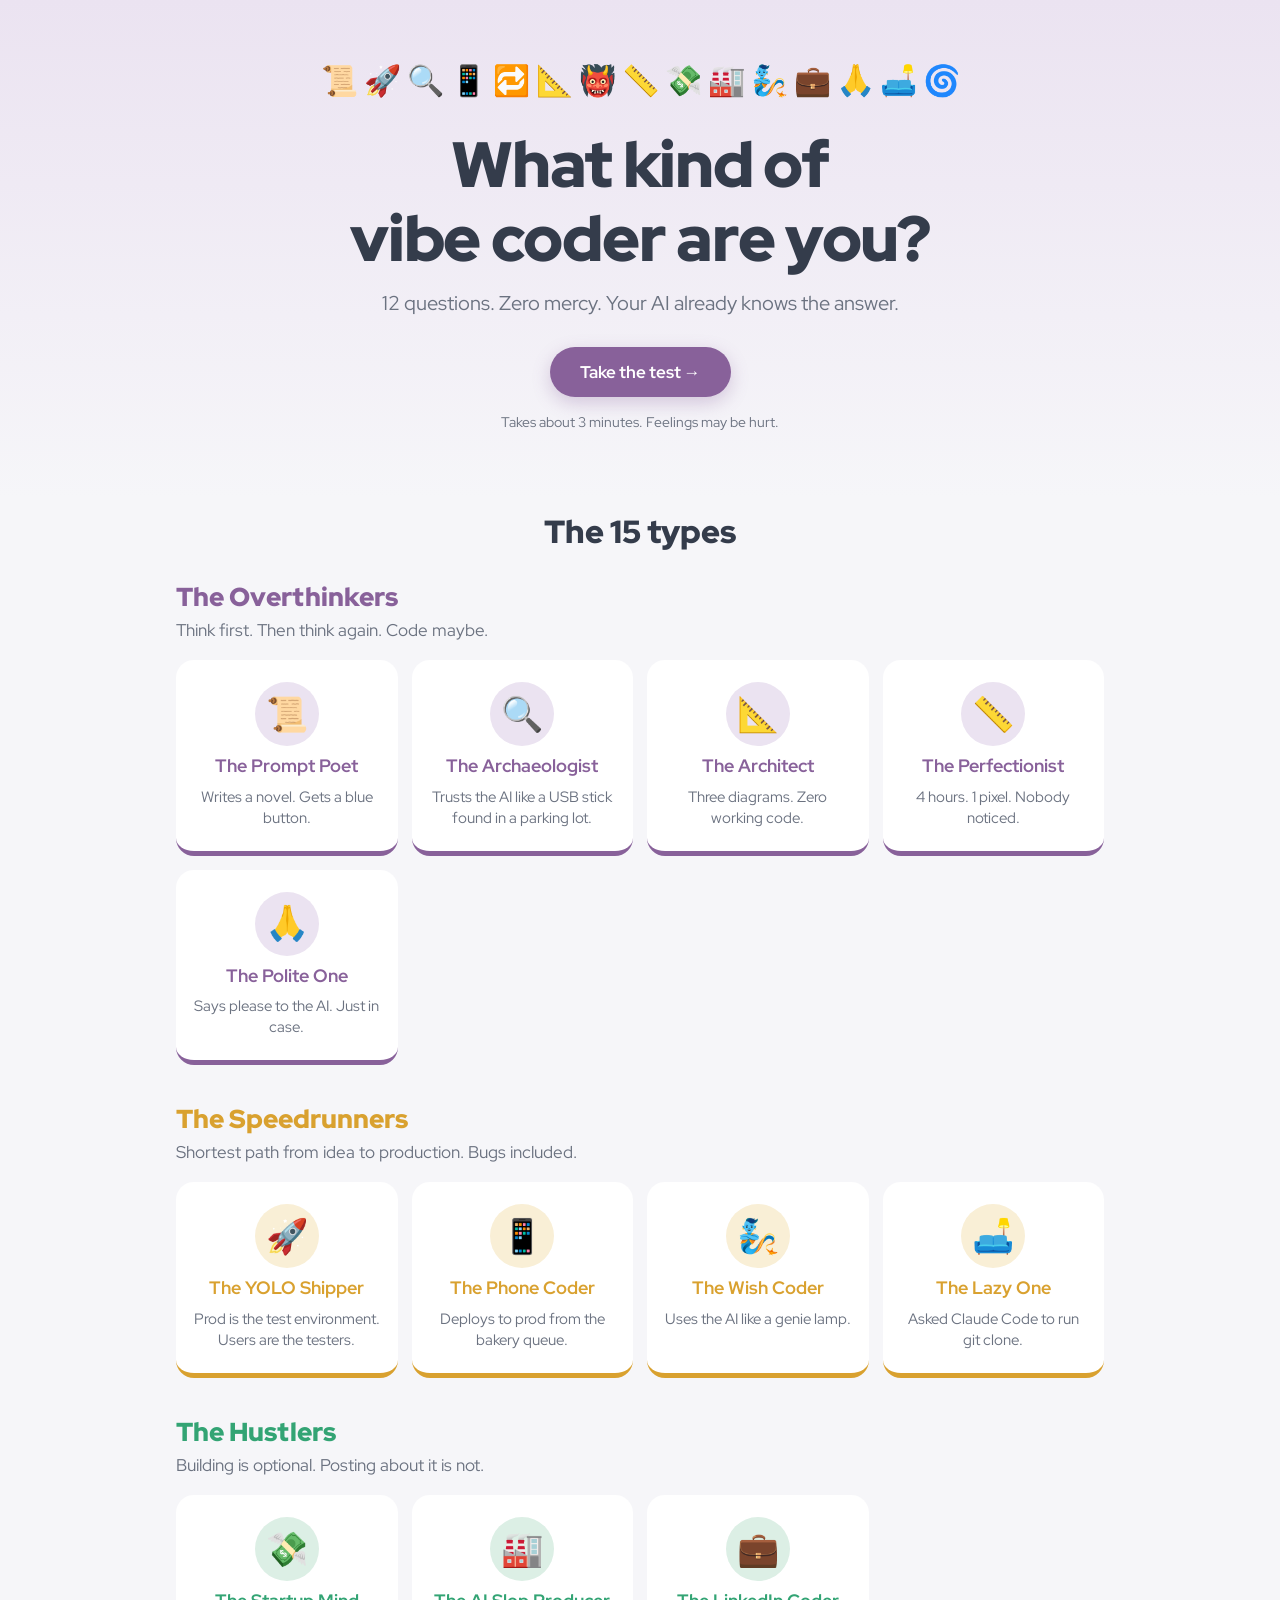
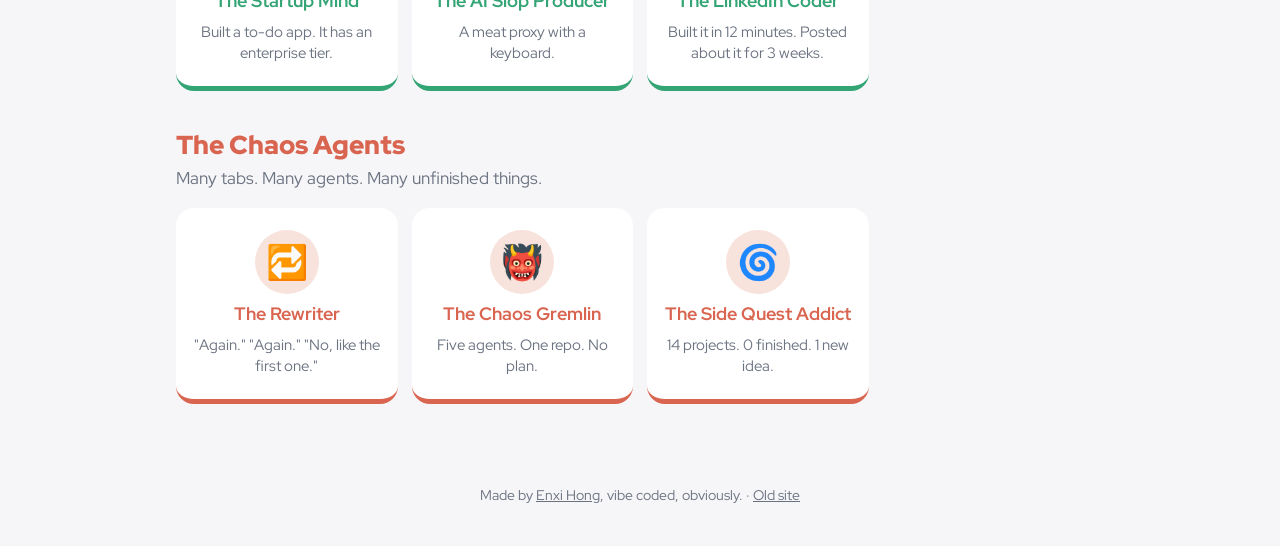
==== commit f64a634f: "Add 'What kind of vibe coder are you?' personality test Terminal-style quiz with 12 questions and 15" ====
--- a/index.html
+++ b/index.html
@@ -3,13 +3,22 @@
 <head>
 <meta charset="UTF-8">
 <meta name="viewport" content="width=device-width, initial-scale=1.0">
-<title>Enxi Hong</title>
-<style>
-  body { margin: 0; min-height: 100vh; display: grid; place-items: center; font-family: system-ui, sans-serif; background: #111; color: #eee; }
-  a { color: #f5c542; }
-</style>
+<title>What kind of vibe coder are you?</title>
+<meta name="description" content="A brutally honest personality test for vibe coders. 12 questions, 15 types, zero mercy.">
+<meta property="og:title" content="What kind of vibe coder are you?">
+<meta property="og:description" content="12 questions. 15 types. Zero mercy. Your AI already knows.">
+<meta property="og:url" content="https://enxihong.github.io/">
+<link rel="canonical" href="https://enxihong.github.io/">
+<link rel="icon" href="data:image/svg+xml,<svg xmlns='http://www.w3.org/2000/svg' viewBox='0 0 100 100'><text y='.9em' font-size='90'>🧞</text></svg>">
+<link rel="preconnect" href="https://fonts.googleapis.com">
+<link rel="preconnect" href="https://fonts.gstatic.com" crossorigin>
+<link href="https://fonts.googleapis.com/css2?family=JetBrains+Mono:wght@400;700&family=Red+Hat+Display:wght@400;500;700;900&display=swap" rel="stylesheet">
+<link rel="stylesheet" href="style.css">
 </head>
 <body>
-<p>Something new is coming. Old site: <a href="v1/">v1</a></p>
+<div id="app"></div>
+<script src="js/types.js"></script>
+<script src="js/questions.js"></script>
+<script src="js/app.js"></script>
 </body>
 </html>
--- a/style.css
+++ b/style.css
@@ -0,0 +1,157 @@
+:root {
+  --bg: #f6f6f9;
+  --card: #fff;
+  --text: #343c4b;
+  --muted: #6b7280;
+  --line: #e5e7ee;
+  --purple: #88619a; --purple-soft: #ebe3f1;
+  --yellow: #d9a12f; --yellow-soft: #f9efd6;
+  --green: #33a474; --green-soft: #dcefe5;
+  --coral: #d9644f; --coral-soft: #f8e2dc;
+  --term: #1b1d25;
+  --radius: 18px;
+  color-scheme: light;
+}
+
+* { box-sizing: border-box; }
+body { margin: 0; background: var(--bg); color: var(--text); font: 17px/1.6 'Red Hat Display', system-ui, sans-serif; }
+a { color: inherit; }
+h1, h2 { line-height: 1.15; margin: 0; }
+.wrap { max-width: 960px; margin: 0 auto; padding: 0 16px; }
+
+.purple { --c: var(--purple); --soft: var(--purple-soft); }
+.yellow { --c: var(--yellow); --soft: var(--yellow-soft); }
+.green  { --c: var(--green);  --soft: var(--green-soft); }
+.coral  { --c: var(--coral);  --soft: var(--coral-soft); }
+
+.btn {
+  display: inline-block; border: 0; cursor: pointer; text-decoration: none;
+  background: var(--purple); color: #fff; font: 700 17px 'Red Hat Display', sans-serif;
+  padding: 14px 30px; border-radius: 999px; transition: transform .15s, box-shadow .15s;
+  box-shadow: 0 6px 18px rgb(136 97 154 / .3);
+}
+.btn:hover { transform: translateY(-2px); }
+.btn.ghost { background: transparent; color: var(--text); box-shadow: inset 0 0 0 2px var(--line); }
+
+.avatar {
+  display: inline-grid; place-items: center; width: 64px; height: 64px; border-radius: 50%;
+  background: var(--soft); font-size: 34px; flex-shrink: 0;
+}
+
+/* ---------- Home ---------- */
+
+.hero { text-align: center; padding: 56px 16px 64px; background: linear-gradient(180deg, var(--purple-soft), var(--bg)); }
+.hero h1 { font-size: clamp(36px, 7vw, 64px); font-weight: 900; letter-spacing: -.02em; margin: 24px 0 12px; }
+.hero p { font-size: 20px; color: var(--muted); margin: 0 0 28px; }
+.hero small { display: block; margin-top: 14px; color: var(--muted); }
+.hero-emojis { display: flex; flex-wrap: wrap; justify-content: center; gap: 6px; font-size: 30px; max-width: 680px; margin: 0 auto; }
+.hero-emojis span { animation: bob 3s ease-in-out infinite; }
+.hero-emojis span:nth-child(3n) { animation-delay: -1s; }
+.hero-emojis span:nth-child(3n+1) { animation-delay: -2s; }
+@keyframes bob { 50% { transform: translateY(-8px); } }
+
+.section-title { text-align: center; font-size: 32px; font-weight: 900; margin: 16px 0 32px; }
+.group { margin-bottom: 40px; }
+.group h2 { color: var(--c); font-size: 26px; font-weight: 900; }
+.group-blurb { color: var(--muted); margin: 4px 0 16px; }
+.cards { display: grid; grid-template-columns: repeat(auto-fill, minmax(200px, 1fr)); gap: 14px; }
+.card {
+  display: flex; flex-direction: column; align-items: center; text-align: center; gap: 6px;
+  background: var(--card); border-radius: var(--radius); padding: 22px 16px; text-decoration: none;
+  border-bottom: 5px solid var(--c); transition: transform .15s, box-shadow .15s;
+}
+.card:hover { transform: translateY(-4px); box-shadow: 0 10px 24px rgb(0 0 0 / .07); }
+.card strong { color: var(--c); font-size: 18px; }
+.card span:last-child { color: var(--muted); font-size: 15px; line-height: 1.4; }
+
+footer { text-align: center; color: var(--muted); font-size: 14px; padding: 40px 16px; }
+
+/* ---------- Terminal quiz ---------- */
+
+.quiz { padding-top: 32px; padding-bottom: 32px; }
+.term { background: var(--term); border-radius: 14px; overflow: hidden; box-shadow: 0 24px 60px rgb(27 29 37 / .3); }
+.term-bar { display: flex; align-items: center; gap: 7px; padding: 12px 14px; background: #262935; }
+.term-bar i { width: 12px; height: 12px; border-radius: 50%; background: #ff5f57; }
+.term-bar i:nth-child(2) { background: #febc2e; }
+.term-bar i:nth-child(3) { background: #28c840; }
+.term-bar span { flex: 1; text-align: center; color: #8b90a0; font: 13px 'JetBrains Mono', monospace; margin-right: 50px; }
+.term-progress { height: 3px; background: #262935; }
+.term-progress div { height: 100%; width: 0; background: linear-gradient(90deg, var(--purple), var(--coral)); transition: width .4s; }
+.term-body {
+  height: min(70vh, 620px); overflow-y: auto; padding: 18px; color: #d6d9e3;
+  font: 15px/1.6 'JetBrains Mono', monospace; overscroll-behavior: contain;
+}
+.line { white-space: pre-wrap; min-height: 1.6em; }
+.line.cmd { color: #7ee787; }
+.line.dim { color: #7c8294; }
+.line.q { color: #fff; font-weight: 700; }
+.line.reply { color: #ff9e8a; font-style: italic; }
+.line.result { color: #febc2e; font-weight: 700; font-size: 17px; }
+.options { display: grid; gap: 8px; margin: 10px 0 6px; }
+.options button, .open-report {
+  text-align: left; cursor: pointer; font: inherit; color: #d6d9e3; background: #262935;
+  border: 1px solid #343846; border-radius: 8px; padding: 10px 12px; transition: background .15s, border-color .15s;
+}
+.options button b { color: #febc2e; }
+.options button:not(:disabled):hover { background: #303446; border-color: #7ee787; }
+.options button:disabled { cursor: default; opacity: .35; }
+.options button.picked { opacity: 1; border-color: #7ee787; color: #fff; }
+.open-report { margin-top: 14px; color: #1b1d25; background: #7ee787; border-color: #7ee787; font-weight: 700; }
+.hint { text-align: center; color: var(--muted); font-size: 14px; }
+
+/* ---------- Type / result page ---------- */
+
+.type-hero { position: relative; text-align: center; padding: 48px 16px 40px; background: var(--soft); }
+.back { position: absolute; top: 16px; left: 16px; text-decoration: none; font-weight: 700; color: var(--c); }
+.figure {
+  width: 180px; height: 180px; margin: 12px auto 20px; border-radius: 50%; display: grid; place-items: center;
+  font-size: 96px; background: #fff; box-shadow: 0 0 0 10px rgb(255 255 255 / .5); animation: bob 4s ease-in-out infinite;
+}
+.eyebrow { text-transform: uppercase; letter-spacing: .14em; font-weight: 700; font-size: 14px; color: var(--c); margin: 0 0 6px; }
+.type-hero h1 { font-size: clamp(34px, 6vw, 56px); font-weight: 900; color: var(--c); }
+.tagline { font-size: 20px; margin: 10px auto 0; max-width: 560px; }
+
+.type-page { padding-top: 28px; }
+.panel { display: block; background: var(--card); border-radius: var(--radius); padding: 24px; margin-bottom: 16px; text-decoration: none; }
+.panel h2 { font-size: 15px; text-transform: uppercase; letter-spacing: .1em; color: var(--c); margin-bottom: 12px; }
+.roast { font-size: 19px; margin: 0; }
+.panel ul { margin: 0; padding-left: 20px; }
+.panel li + li { margin-top: 8px; }
+.two { display: grid; grid-template-columns: 1fr 1fr; gap: 16px; }
+.two .panel { margin-bottom: 0; }
+.two + .panel, .two + .two, .two + .actions { margin-top: 16px; }
+.quote blockquote { margin: 0; font-size: 22px; font-weight: 500; font-style: italic; border-left: 4px solid var(--c); padding-left: 16px; }
+.mono { font-family: 'JetBrains Mono', monospace; margin: 0; }
+.enemy { border-bottom: 5px solid var(--c); transition: transform .15s; }
+.enemy:hover { transform: translateY(-3px); }
+.enemy p { margin: 0 0 8px; }
+.enemy p:first-of-type { display: flex; align-items: center; gap: 12px; font-size: 19px; color: var(--c); }
+.enemy .avatar { width: 48px; height: 48px; font-size: 26px; }
+
+.axis + .axis { margin-top: 18px; }
+.axis-label { font-size: 16px; margin-bottom: 6px; }
+.axis-label b { color: var(--c); font-size: 20px; }
+.bar { position: relative; height: 12px; border-radius: 6px; background: var(--soft); }
+.bar::before { content: ''; position: absolute; inset: 0 auto 0 0; width: var(--v); border-radius: 6px; background: var(--c); }
+.bar i { position: absolute; top: 50%; left: var(--v); width: 22px; height: 22px; border-radius: 50%; background: #fff; border: 4px solid var(--c); transform: translate(-50%, -50%); }
+.axis-poles { display: flex; justify-content: space-between; font-size: 14px; color: var(--muted); margin-top: 6px; }
+.axis-poles .on { color: var(--text); font-weight: 700; }
+
+.actions { display: flex; flex-wrap: wrap; justify-content: center; gap: 12px; padding: 16px 0; }
+
+@media (max-width: 640px) {
+  body { font-size: 16px; }
+  .two { grid-template-columns: 1fr; }
+  .cards { grid-template-columns: 1fr 1fr; gap: 10px; }
+  .card { padding: 16px 10px; }
+  .card strong { font-size: 16px; }
+  .figure { width: 140px; height: 140px; font-size: 72px; }
+  .back { position: static; display: block; text-align: left; margin-bottom: 8px; }
+  .term-body { font-size: 14px; padding: 14px; height: 72vh; }
+  .roast, .quote blockquote { font-size: 18px; }
+  .panel { padding: 20px; }
+}
+
+@media (prefers-reduced-motion: reduce) {
+  * { animation: none !important; transition: none !important; }
+}
